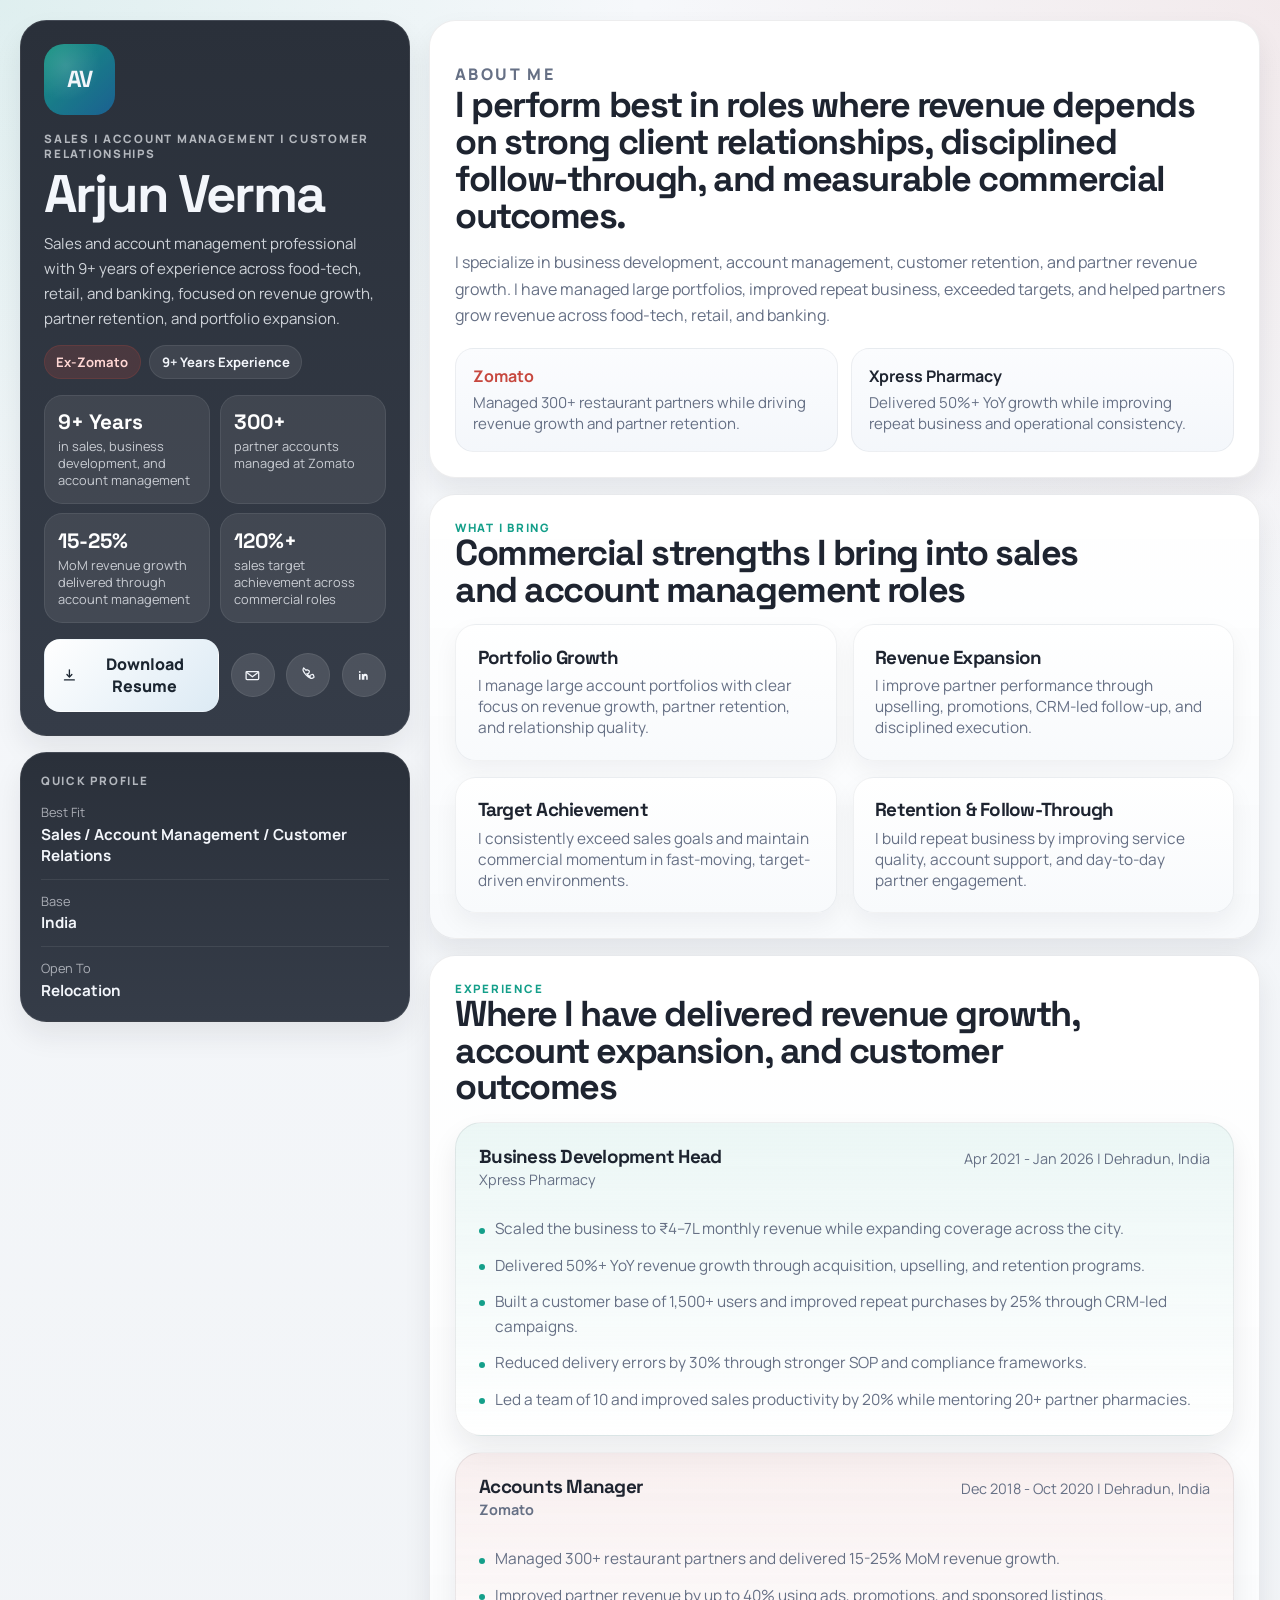
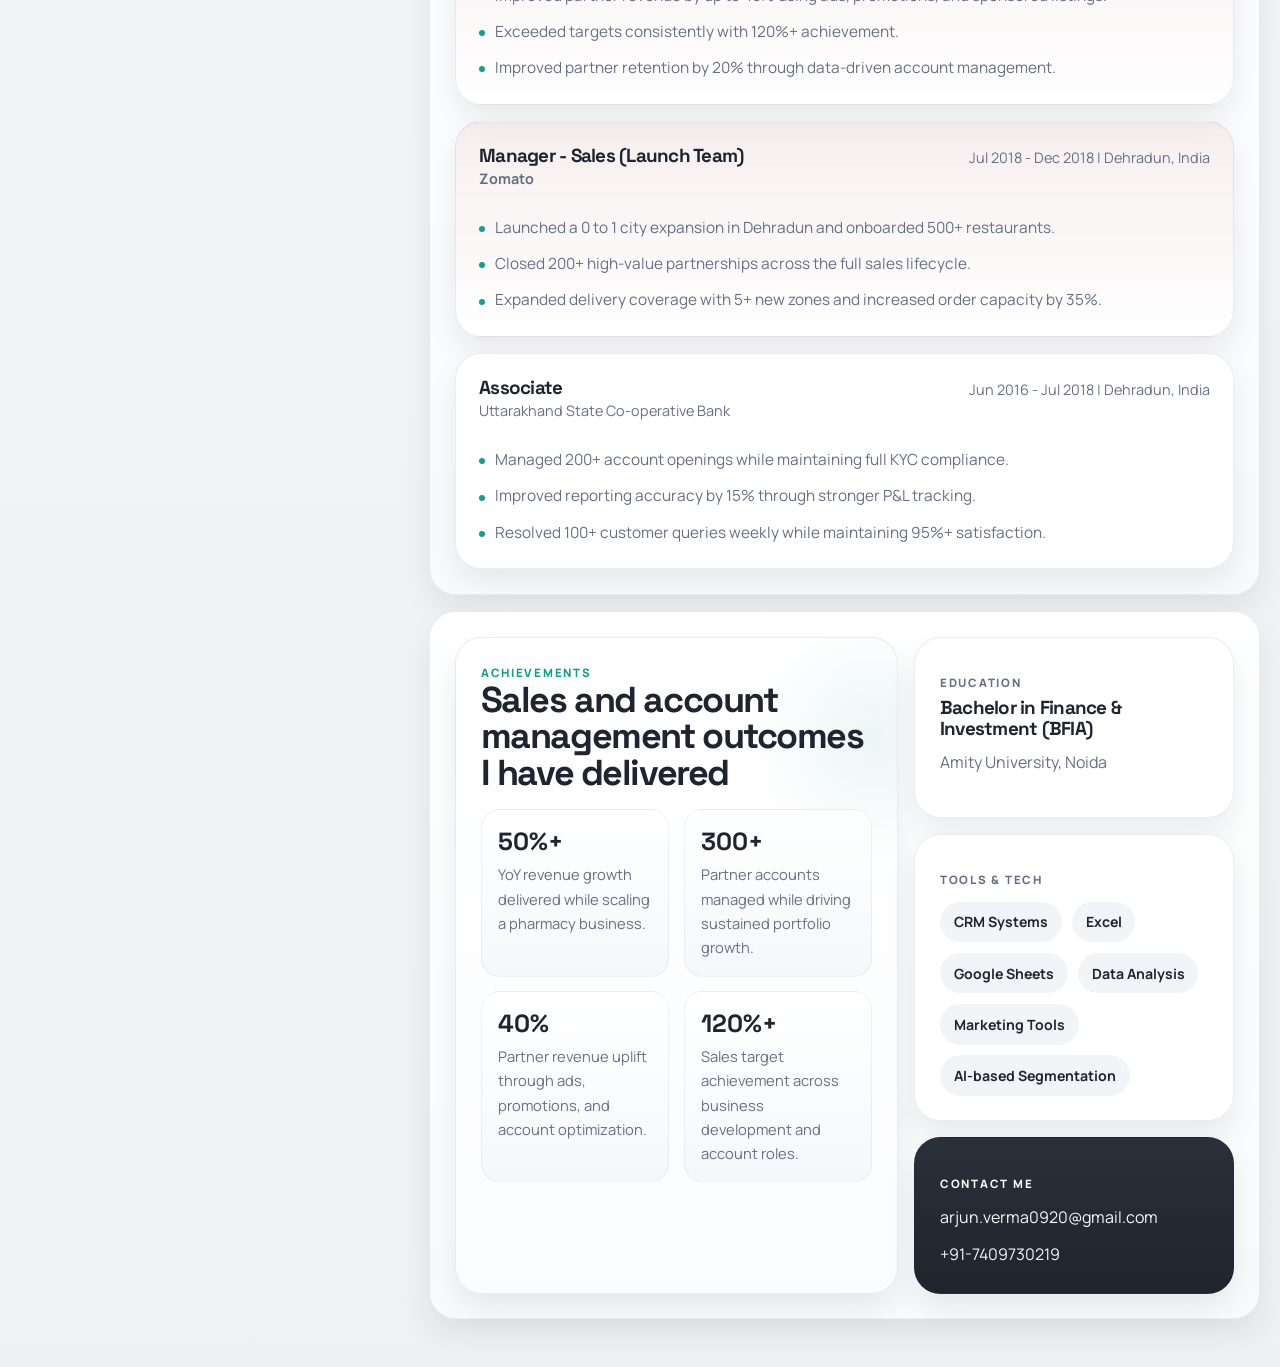
==== index.html @ b8bdc9aa "Init" ====
<!DOCTYPE html>
<html lang="en">
  <head>
    <meta charset="UTF-8" />
    <meta name="viewport" content="width=device-width, initial-scale=1.0" />
    <title>Arjun Verma | Sales, Account Management &amp; Customer Growth</title>
    <meta
      name="description"
      content="Resume website for Arjun Verma, a sales, account management, and customer growth professional with 9+ years of experience across food-tech, retail, and banking."
    />
    <meta
      property="og:title"
      content="Arjun Verma | Sales, Account Management &amp; Customer Growth"
    />
    <meta
      property="og:description"
      content="Sales and account management professional with 9+ years of experience driving partner revenue growth, retention, and portfolio expansion."
    />
    <meta property="og:type" content="website" />
    <link rel="preconnect" href="https://fonts.googleapis.com" />
    <link rel="preconnect" href="https://fonts.gstatic.com" crossorigin />
    <link
      href="https://fonts.googleapis.com/css2?family=Manrope:wght@400;500;600;700;800&amp;family=Space+Grotesk:wght@500;700&amp;display=swap"
      rel="stylesheet"
    />
    <link rel="stylesheet" href="./styles.css" />
  </head>
  <body>
    <div class="page-shell">
      <div class="app-frame reveal">
        <aside class="sidebar">
          <section class="profile-card">
            <div class="avatar-badge" aria-hidden="true">AV</div>
            <p class="eyebrow">Sales | Account Management | Customer Relationships</p>
            <h1>Arjun Verma</h1>
            <p class="sidebar-summary">
              Sales and account management professional with 9+ years of experience
              across food-tech, retail, and banking, focused on revenue growth,
              partner retention, and portfolio expansion.
            </p>

            <div class="signal-row">
              <span class="signal-pill zomato-pill">Ex-Zomato</span>
              <span class="signal-pill">9+ Years Experience</span>
            </div>

            <div class="proof-grid">
              <article class="proof-tile">
                <strong>9+ Years</strong>
                <span>in sales, business development, and account management</span>
              </article>
              <article class="proof-tile">
                <strong>300+</strong>
                <span>partner accounts managed at Zomato</span>
              </article>
              <article class="proof-tile">
                <strong>15-25%</strong>
                <span>MoM revenue growth delivered through account management</span>
              </article>
              <article class="proof-tile">
                <strong>120%+</strong>
                <span>sales target achievement across commercial roles</span>
              </article>
            </div>

            <div class="sidebar-actions">
              <a class="primary-action" href="./Arjun-Verma-Resume.pdf" download>
                <svg viewBox="0 0 24 24" aria-hidden="true">
                  <path d="M12 4v9" fill="none" stroke="currentColor" stroke-width="1.9" stroke-linecap="round"/>
                  <path d="m8.5 10.8 3.5 3.7 3.5-3.7" fill="none" stroke="currentColor" stroke-width="1.9" stroke-linecap="round" stroke-linejoin="round"/>
                  <path d="M5 18.5h14" fill="none" stroke="currentColor" stroke-width="1.9" stroke-linecap="round"/>
                </svg>
                Download Resume
              </a>
              <a class="icon-action" href="mailto:arjun.verma0920@gmail.com" aria-label="Email Me">
                <svg viewBox="0 0 24 24" aria-hidden="true">
                  <path d="M4 6.5h16a1 1 0 0 1 1 1v9a1.5 1.5 0 0 1-1.5 1.5h-15A1.5 1.5 0 0 1 3 16.5v-9a1 1 0 0 1 1-1Z" fill="none" stroke="currentColor" stroke-width="1.8" stroke-linejoin="round"/>
                  <path d="m4 8 8 6 8-6" fill="none" stroke="currentColor" stroke-width="1.8" stroke-linecap="round" stroke-linejoin="round"/>
                </svg>
                <span class="visually-hidden">Email Me</span>
              </a>
              <a class="icon-action" href="tel:+917409730219" aria-label="Call Me">
                <svg viewBox="0 0 24 24" aria-hidden="true">
                  <path d="M8.7 4.8c.3-.7 1.1-1 1.8-.7l2 .9c.7.3 1 .9.8 1.6l-.7 2.1a1.5 1.5 0 0 1-1.7 1l-1-.2a13 13 0 0 0 4.6 4.6l-.2-1a1.5 1.5 0 0 1 1-1.7l2.1-.7c.7-.2 1.4.1 1.6.8l.9 2c.3.7 0 1.5-.7 1.8l-1.4.6c-.9.4-1.9.4-2.8 0-2.2-.9-4.2-2.4-6.1-4.3-1.9-1.9-3.4-3.9-4.3-6.1-.4-.9-.4-1.9 0-2.8l.6-1.4Z" fill="none" stroke="currentColor" stroke-width="1.8" stroke-linecap="round" stroke-linejoin="round"/>
                </svg>
                <span class="visually-hidden">Call Me</span>
              </a>
              <a
                class="icon-action"
                href="https://www.linkedin.com/in/verma-arjun/"
                target="_blank"
                rel="noreferrer"
                aria-label="View My LinkedIn"
              >
                <svg viewBox="0 0 24 24" aria-hidden="true">
                  <path d="M6.8 8.3A1.3 1.3 0 1 0 6.8 5.7a1.3 1.3 0 0 0 0 2.6Z" fill="currentColor"/>
                  <path d="M5.7 10.1h2.2v8.2H5.7v-8.2Zm4 0h2.1v1.1h.1c.4-.8 1.4-1.4 2.8-1.4 3 0 3.5 2 3.5 4.5v4h-2.2v-3.6c0-.9 0-2-1.2-2s-1.4 1-1.4 1.9v3.7H9.7v-8.2Z" fill="currentColor"/>
                </svg>
                <span class="visually-hidden">View My LinkedIn</span>
              </a>
            </div>
          </section>

          <section class="sidebar-panel">
            <p class="panel-label">Quick Profile</p>
            <ul class="sidebar-list">
              <li>
                <span>Best Fit</span>
                <strong>Sales / Account Management / Customer Relations</strong>
              </li>
              <li>
                <span>Base</span>
                <strong>India</strong>
              </li>
              <li>
                <span>Open To</span>
                <strong>Relocation</strong>
              </li>
            </ul>
          </section>
        </aside>

        <main class="content-panel">
          <section class="content-card intro-card reveal">
            <p class="section-tag">About Me</p>
            <h2>I perform best in roles where revenue depends on strong client relationships, disciplined follow-through, and measurable commercial outcomes.</h2>
            <p>
              I specialize in business development, account management, customer retention,
              and partner revenue growth. I have managed large portfolios, improved repeat business,
              exceeded targets, and helped partners grow revenue across food-tech, retail, and banking.
            </p>
            <div class="highlight-band">
              <article>
                <strong class="brand-zomato">Zomato</strong>
                <span>Managed 300+ restaurant partners while driving revenue growth and partner retention.</span>
              </article>
              <article>
                <strong>Xpress Pharmacy</strong>
                <span>Delivered 50%+ YoY growth while improving repeat business and operational consistency.</span>
              </article>
            </div>
          </section>

          <section class="content-section reveal">
            <div class="section-heading">
              <p class="section-tag">What I Bring</p>
              <h2>Commercial strengths I bring into sales and account management roles</h2>
            </div>
            <div class="strength-grid">
              <article class="strength-card">
                <h3>Portfolio Growth</h3>
                <p>I manage large account portfolios with clear focus on revenue growth, partner retention, and relationship quality.</p>
              </article>
              <article class="strength-card">
                <h3>Revenue Expansion</h3>
                <p>I improve partner performance through upselling, promotions, CRM-led follow-up, and disciplined execution.</p>
              </article>
              <article class="strength-card">
                <h3>Target Achievement</h3>
                <p>I consistently exceed sales goals and maintain commercial momentum in fast-moving, target-driven environments.</p>
              </article>
              <article class="strength-card">
                <h3>Retention &amp; Follow-Through</h3>
                <p>I build repeat business by improving service quality, account support, and day-to-day partner engagement.</p>
              </article>
            </div>
          </section>

          <section class="content-section reveal">
            <div class="section-heading">
              <p class="section-tag">Experience</p>
              <h2>Where I have delivered revenue growth, account expansion, and customer outcomes</h2>
            </div>

            <div class="experience-stack">
              <article class="experience-card feature-card">
                <div class="experience-head">
                  <div>
                    <h3>Business Development Head</h3>
                    <p class="company">Xpress Pharmacy</p>
                  </div>
                  <p class="experience-meta">Apr 2021 - Jan 2026 | Dehradun, India</p>
                </div>
                <ul>
                  <li>Scaled the business to ₹4–7L monthly revenue while expanding coverage across the city.</li>
                  <li>Delivered 50%+ YoY revenue growth through acquisition, upselling, and retention programs.</li>
                  <li>Built a customer base of 1,500+ users and improved repeat purchases by 25% through CRM-led campaigns.</li>
                  <li>Reduced delivery errors by 30% through stronger SOP and compliance frameworks.</li>
                  <li>Led a team of 10 and improved sales productivity by 20% while mentoring 20+ partner pharmacies.</li>
                </ul>
              </article>

              <article class="experience-card zomato-card">
                <div class="experience-head">
                  <div>
                    <h3>Accounts Manager</h3>
                    <p class="company brand-zomato">Zomato</p>
                  </div>
                  <p class="experience-meta">Dec 2018 - Oct 2020 | Dehradun, India</p>
                </div>
                <ul>
                  <li>Managed 300+ restaurant partners and delivered 15-25% MoM revenue growth.</li>
                  <li>Improved partner revenue by up to 40% using ads, promotions, and sponsored listings.</li>
                  <li>Exceeded targets consistently with 120%+ achievement.</li>
                  <li>Improved partner retention by 20% through data-driven account management.</li>
                </ul>
              </article>

              <article class="experience-card zomato-card">
                <div class="experience-head">
                  <div>
                    <h3>Manager - Sales (Launch Team)</h3>
                    <p class="company brand-zomato">Zomato</p>
                  </div>
                  <p class="experience-meta">Jul 2018 - Dec 2018 | Dehradun, India</p>
                </div>
                <ul>
                  <li>Launched a 0 to 1 city expansion in Dehradun and onboarded 500+ restaurants.</li>
                  <li>Closed 200+ high-value partnerships across the full sales lifecycle.</li>
                  <li>Expanded delivery coverage with 5+ new zones and increased order capacity by 35%.</li>
                </ul>
              </article>

              <article class="experience-card">
                <div class="experience-head">
                  <div>
                    <h3>Associate</h3>
                    <p class="company">Uttarakhand State Co-operative Bank</p>
                  </div>
                  <p class="experience-meta">Jun 2016 - Jul 2018 | Dehradun, India</p>
                </div>
                <ul>
                  <li>Managed 200+ account openings while maintaining full KYC compliance.</li>
                  <li>Improved reporting accuracy by 15% through stronger P&amp;L tracking.</li>
                  <li>Resolved 100+ customer queries weekly while maintaining 95%+ satisfaction.</li>
                </ul>
              </article>
            </div>
          </section>

          <section class="content-section split-content reveal">
            <article class="content-card achievement-card">
              <p class="section-tag">Achievements</p>
              <h2>Sales and account management outcomes I have delivered</h2>
              <div class="achievement-grid">
                <article>
                  <strong>50%+</strong>
                  <span>YoY revenue growth delivered while scaling a pharmacy business.</span>
                </article>
                <article>
                  <strong>300+</strong>
                  <span>Partner accounts managed while driving sustained portfolio growth.</span>
                </article>
                <article>
                  <strong>40%</strong>
                  <span>Partner revenue uplift through ads, promotions, and account optimization.</span>
                </article>
                <article>
                  <strong>120%+</strong>
                  <span>Sales target achievement across business development and account roles.</span>
                </article>
              </div>
            </article>

            <div class="meta-column">
              <article class="content-card compact-card">
                <p class="section-tag">Education</p>
                <h3>Bachelor in Finance &amp; Investment (BFIA)</h3>
                <p>Amity University, Noida</p>
              </article>

              <article class="content-card compact-card">
                <p class="section-tag">Tools &amp; Tech</p>
                <div class="tools-list">
                  <span>CRM Systems</span>
                  <span>Excel</span>
                  <span>Google Sheets</span>
                  <span>Data Analysis</span>
                  <span>Marketing Tools</span>
                  <span>AI-based Segmentation</span>
                </div>
              </article>

              <article class="content-card compact-card dark-card">
                <p class="section-tag">Contact Me</p>
                <a href="mailto:arjun.verma0920@gmail.com">arjun.verma0920@gmail.com</a>
                <a href="tel:+917409730219">+91-7409730219</a>
              </article>
            </div>
          </section>
        </main>
      </div>
    </div>

    <script>
      const observer = new IntersectionObserver(
        (entries) => {
          entries.forEach((entry) => {
            if (entry.isIntersecting) {
              entry.target.classList.add("is-visible");
              observer.unobserve(entry.target);
            }
          });
        },
        { threshold: 0.12 }
      );

      document.querySelectorAll(".reveal").forEach((node, index) => {
        node.style.transitionDelay = `${index * 90}ms`;
        observer.observe(node);
      });
    </script>
  </body>
</html>
---- styles.css ----
:root {
  --bg: #eef1f4;
  --panel: #ffffff;
  --panel-soft: #f8fafc;
  --sidebar: #2a303a;
  --sidebar-soft: #353c48;
  --text: #1e2430;
  --muted: #667085;
  --line: rgba(28, 36, 48, 0.08);
  --line-strong: rgba(255, 255, 255, 0.08);
  --accent: #149f8a;
  --accent-soft: rgba(20, 159, 138, 0.12);
  --zomato: #c7483f;
  --zomato-soft: rgba(199, 72, 63, 0.1);
  --shadow: 0 28px 70px rgba(20, 28, 38, 0.12);
  --shadow-soft: 0 14px 28px rgba(20, 28, 38, 0.08);
}

* {
  box-sizing: border-box;
}

html {
  scroll-behavior: smooth;
}

body {
  margin: 0;
  min-height: 100vh;
  overflow-x: hidden;
  font-family: "Manrope", sans-serif;
  color: var(--text);
  background:
    radial-gradient(circle at top left, rgba(20, 159, 138, 0.1), transparent 20%),
    radial-gradient(circle at top right, rgba(199, 72, 63, 0.08), transparent 20%),
    linear-gradient(180deg, #f6f8fb 0%, var(--bg) 100%);
}

a {
  color: inherit;
}

.page-shell {
  width: min(1240px, calc(100% - 2rem));
  margin: 0 auto;
  padding: 1.25rem 0 3rem;
}

.reveal {
  opacity: 0;
  transform: translateY(24px);
  transition:
    opacity 650ms ease,
    transform 650ms ease;
}

.reveal.is-visible {
  opacity: 1;
  transform: translateY(0);
}

.app-frame {
  display: grid;
  grid-template-columns: 390px minmax(0, 1fr);
  gap: 1.2rem;
  align-items: start;
}

.sidebar {
  position: sticky;
  top: 1.25rem;
  display: grid;
  gap: 1rem;
}

.profile-card,
.sidebar-panel,
.content-card,
.content-section,
.experience-card {
  border-radius: 1.65rem;
  box-shadow: var(--shadow-soft);
}

.profile-card,
.sidebar-panel {
  background: linear-gradient(180deg, var(--sidebar) 0%, var(--sidebar-soft) 100%);
  color: #f3f6fb;
  border: 1px solid var(--line-strong);
}

.profile-card {
  padding: 1.45rem;
}

.avatar-badge {
  display: inline-grid;
  place-items: center;
  width: 4.4rem;
  height: 4.4rem;
  margin-bottom: 1rem;
  border-radius: 1.25rem;
  background:
    radial-gradient(circle at 30% 30%, rgba(255, 255, 255, 0.14), transparent 50%),
    linear-gradient(135deg, rgba(20, 159, 138, 0.9), rgba(21, 116, 182, 0.7));
  font-family: "Space Grotesk", sans-serif;
  font-size: 1.45rem;
  font-weight: 700;
  letter-spacing: -0.05em;
}

.eyebrow,
.section-tag,
.panel-label {
  margin: 0;
  font-size: 0.72rem;
  font-weight: 800;
  letter-spacing: 0.15em;
  text-transform: uppercase;
}

.eyebrow {
  color: rgba(243, 246, 251, 0.68);
}

h1,
h2,
h3 {
  margin: 0;
  font-family: "Space Grotesk", sans-serif;
  letter-spacing: -0.04em;
}

h1 {
  margin-top: 0.55rem;
  font-size: clamp(2.6rem, 5vw, 3.3rem);
  line-height: 0.95;
}

h2 {
  font-size: clamp(1.6rem, 3vw, 2.25rem);
  line-height: 1.02;
}

h3 {
  font-size: 1.18rem;
  line-height: 1.12;
}

.sidebar-summary,
.content-card p,
.experience-card li,
.achievement-grid span,
.compact-card a {
  line-height: 1.65;
}

.sidebar-summary {
  margin: 0.8rem 0 0;
  color: rgba(243, 246, 251, 0.82);
  font-size: 0.94rem;
}

.signal-row {
  display: flex;
  flex-wrap: wrap;
  gap: 0.55rem;
  margin-top: 0.85rem;
}

.signal-pill {
  display: inline-flex;
  align-items: center;
  min-height: 2rem;
  padding: 0.42rem 0.7rem;
  border-radius: 999px;
  background: rgba(255, 255, 255, 0.08);
  border: 1px solid rgba(255, 255, 255, 0.08);
  font-size: 0.82rem;
  font-weight: 700;
}

.zomato-pill {
  color: #ffd7d4;
  background: rgba(199, 72, 63, 0.18);
  border-color: rgba(199, 72, 63, 0.18);
}

.brand-zomato {
  color: var(--zomato);
  font-weight: 700;
}

.proof-grid {
  display: grid;
  grid-template-columns: repeat(2, minmax(0, 1fr));
  gap: 0.6rem;
  margin-top: 1rem;
}

.proof-tile {
  padding: 0.82rem;
  border-radius: 1.15rem;
  background: rgba(255, 255, 255, 0.08);
  border: 1px solid rgba(255, 255, 255, 0.08);
}

.proof-tile strong {
  display: block;
  margin-bottom: 0.2rem;
  font-family: "Space Grotesk", sans-serif;
  font-size: 1.3rem;
  color: #ffffff;
}

.proof-tile span {
  display: block;
  color: rgba(243, 246, 251, 0.76);
  font-size: 0.8rem;
  line-height: 1.35;
}

.sidebar-actions {
  display: flex;
  align-items: center;
  flex-wrap: nowrap;
  gap: 0.72rem;
  margin-top: 1rem;
}

.sidebar-actions a {
  display: inline-flex;
  align-items: center;
  justify-content: center;
  min-height: 3rem;
  padding: 0.85rem 1rem;
  border-radius: 1rem;
  text-decoration: none;
  font-weight: 800;
  background: rgba(255, 255, 255, 0.1);
  border: 1px solid rgba(255, 255, 255, 0.08);
  transition:
    transform 180ms ease,
    background-color 180ms ease,
    box-shadow 180ms ease;
}

.sidebar-actions a:hover {
  transform: translateY(-1px);
  box-shadow: 0 12px 24px rgba(0, 0, 0, 0.12);
}

.sidebar-actions .primary-action {
  background: linear-gradient(135deg, #ffffff, #dceaf4);
  color: #1b2530;
  flex: 1 1 auto;
  min-width: 0;
  padding-inline: 1rem;
  gap: 0.55rem;
  justify-content: center;
  text-align: center;
}

.sidebar-actions .primary-action svg {
  width: 1.05rem;
  height: 1.05rem;
  flex: 0 0 auto;
}

.sidebar-actions .icon-action {
  flex: 0 0 2.75rem;
  width: 2.75rem;
  min-width: 2.75rem;
  height: 2.75rem;
  min-height: 2.75rem;
  padding: 0;
  border-radius: 999px;
  background: rgba(255, 255, 255, 0.12);
}

.sidebar-actions .icon-action svg {
  width: 1.05rem;
  height: 1.05rem;
}

.visually-hidden {
  position: absolute;
  width: 1px;
  height: 1px;
  padding: 0;
  margin: -1px;
  overflow: hidden;
  clip: rect(0, 0, 0, 0);
  white-space: nowrap;
  border: 0;
}

.sidebar-panel {
  padding: 1.25rem;
}

.panel-label {
  color: rgba(243, 246, 251, 0.68);
}

.sidebar-list {
  margin: 0.95rem 0 0;
  padding: 0;
  list-style: none;
  display: grid;
  gap: 0.75rem;
}

.sidebar-list li {
  display: grid;
  gap: 0.18rem;
  padding-bottom: 0.75rem;
  border-bottom: 1px solid rgba(255, 255, 255, 0.08);
}

.sidebar-list li:last-child {
  padding-bottom: 0;
  border-bottom: 0;
}

.sidebar-list span {
  color: rgba(243, 246, 251, 0.62);
  font-size: 0.8rem;
}

.sidebar-list strong {
  font-size: 0.95rem;
  line-height: 1.4;
}

.content-panel {
  display: grid;
  gap: 1rem;
}

.content-card,
.content-section,
.experience-card {
  background: var(--panel);
  border: 1px solid var(--line);
}

.content-card {
  padding: 1.55rem;
}

.content-section {
  display: grid;
  gap: 1rem;
  padding: 1.55rem;
  background: linear-gradient(180deg, rgba(255, 255, 255, 0.96), rgba(248, 250, 252, 0.98));
}

.section-tag {
  color: var(--accent);
}

.intro-card p {
  margin-top: 0.95rem;
  color: var(--muted);
  font-size: 1rem;
}

.highlight-band {
  display: grid;
  grid-template-columns: repeat(2, minmax(0, 1fr));
  gap: 0.85rem;
  margin-top: 1.2rem;
}

.highlight-band article {
  padding: 1rem 1.05rem;
  border-radius: 1.15rem;
  background: linear-gradient(180deg, #fbfcfe, #f4f7fb);
  border: 1px solid rgba(30, 36, 48, 0.06);
}

.highlight-band strong {
  display: block;
  margin-bottom: 0.3rem;
  font-size: 1rem;
}

.highlight-band span {
  display: block;
  color: var(--muted);
  font-size: 0.94rem;
  line-height: 1.45;
}

.section-heading {
  max-width: 40rem;
}

.strength-grid {
  display: grid;
  grid-template-columns: repeat(2, minmax(0, 1fr));
  gap: 1rem;
}

.strength-card {
  padding: 1.35rem;
  border-radius: 1.3rem;
  background: linear-gradient(180deg, #ffffff, #f8fafc);
  border: 1px solid rgba(30, 36, 48, 0.06);
  box-shadow: 0 10px 24px rgba(20, 28, 38, 0.05);
}

.strength-card h3 {
  margin-bottom: 0.45rem;
}

.strength-card p {
  margin: 0;
  color: var(--muted);
  font-size: 0.96rem;
}

.experience-stack {
  display: grid;
  gap: 1rem;
}

.experience-card {
  padding: 1.45rem;
}

.feature-card {
  background: linear-gradient(180deg, rgba(20, 159, 138, 0.08), rgba(255, 255, 255, 0.98));
}

.zomato-card {
  background: linear-gradient(180deg, rgba(199, 72, 63, 0.08), rgba(255, 255, 255, 0.98));
}

.experience-head {
  display: grid;
  grid-template-columns: minmax(0, 1fr) auto;
  gap: 1rem;
  align-items: start;
  margin-bottom: 0.8rem;
}

.company,
.experience-meta {
  margin-top: 0.18rem;
  color: var(--muted);
  font-size: 0.9rem;
}

.experience-meta {
  text-align: right;
  white-space: nowrap;
}

.experience-card ul {
  margin: 0;
  padding: 0;
  list-style: none;
  display: grid;
  gap: 0.68rem;
}

.experience-card li {
  position: relative;
  padding-left: 1rem;
  color: var(--muted);
  font-size: 0.96rem;
}

.experience-card li::before {
  content: "";
  position: absolute;
  left: 0;
  top: 0.7rem;
  width: 0.38rem;
  height: 0.38rem;
  border-radius: 50%;
  background: var(--accent);
}

.split-content {
  display: grid;
  grid-template-columns: minmax(0, 1.25fr) 320px;
  gap: 1rem;
}

.achievement-card {
  background:
    radial-gradient(circle at 95% 15%, rgba(20, 159, 138, 0.08), transparent 18%),
    linear-gradient(180deg, #ffffff, #fbfcfe);
}

.achievement-grid {
  display: grid;
  grid-template-columns: repeat(2, minmax(0, 1fr));
  gap: 0.9rem;
  margin-top: 1.1rem;
}

.achievement-grid article {
  padding: 1rem;
  border-radius: 1.15rem;
  background: linear-gradient(180deg, #ffffff, #f5f8fb);
  border: 1px solid rgba(30, 36, 48, 0.06);
}

.achievement-grid strong {
  display: block;
  margin-bottom: 0.32rem;
  font-family: "Space Grotesk", sans-serif;
  font-size: 1.55rem;
}

.achievement-grid span {
  display: block;
  color: var(--muted);
  font-size: 0.92rem;
}

.meta-column {
  display: grid;
  gap: 1rem;
}

.compact-card h3 {
  margin-top: 0.3rem;
}

.compact-card p {
  margin-top: 0.65rem;
  color: var(--muted);
}

.tools-list {
  display: flex;
  flex-wrap: wrap;
  gap: 0.65rem;
  margin-top: 0.8rem;
}

.tools-list span {
  padding: 0.68rem 0.86rem;
  border-radius: 999px;
  background: #f2f5f8;
  font-size: 0.88rem;
  font-weight: 700;
}

.dark-card {
  background: linear-gradient(180deg, #2a303a, #1f252e);
  color: #f3f6fb;
}

.dark-card .section-tag,
.dark-card h3,
.dark-card a {
  color: inherit;
}

.dark-card a {
  display: block;
  margin-top: 0.7rem;
  text-decoration: none;
}

@media (max-width: 1024px) {
  .app-frame,
  .split-content,
  .strength-grid,
  .highlight-band,
  .achievement-grid {
    grid-template-columns: 1fr;
  }

  .sidebar {
    position: static;
  }
}

@media (max-width: 760px) {
  html {
    scroll-behavior: auto;
  }

  body::before {
    display: none;
  }

  .page-shell {
    width: min(100% - 0.4rem, 1240px);
    padding: 0.85rem 0 5rem;
  }

  .app-frame {
    gap: 0.85rem;
  }

  .profile-card,
  .sidebar-panel,
  .content-card,
  .content-section,
  .experience-card {
    border-radius: 1.15rem;
  }

  .profile-card,
  .sidebar-panel,
  .content-card,
  .content-section,
  .experience-card,
  .strength-card,
  .achievement-grid article,
  .proof-tile {
    backdrop-filter: none;
  }

  .profile-card {
    padding: 1.2rem;
  }

  .proof-grid {
    grid-template-columns: repeat(2, minmax(0, 1fr));
  }

  .sidebar-actions a {
    min-height: 2.8rem;
  }

  .sidebar-actions .primary-action {
    width: 100%;
  }

  .content-card,
  .content-section,
  .experience-card,
  .strength-card {
    padding: 1.25rem;
  }

  .content-section {
    gap: 0.85rem;
  }

  .section-heading {
    padding-inline: 0.25rem;
  }

  .experience-head {
    grid-template-columns: 1fr;
    gap: 0.35rem;
  }

  .experience-meta {
    text-align: left;
    white-space: normal;
  }

  .reveal,
  .reveal.is-visible {
    opacity: 1;
    transform: none;
    transition: none;
  }
}

@media (max-width: 480px) {
  .page-shell {
    width: min(100% - 0.2rem, 1240px);
    padding-bottom: 6rem;
  }

  h1 {
    font-size: 2.2rem;
  }

  h2 {
    font-size: 1.45rem;
  }

  .proof-grid,
  .achievement-grid {
    grid-template-columns: 1fr;
  }

  .content-panel {
    padding-inline: 0.6rem;
  }

  .section-heading {
    padding-inline: 0.35rem;
  }

  .signal-row,
  .tools-list {
    gap: 0.5rem;
  }

  .sidebar-actions a {
    min-height: 2.65rem;
    border-radius: 0.95rem;
    font-size: 0.9rem;
  }

  .sidebar-actions .icon-action {
    width: 2.8rem;
    min-width: 2.8rem;
    height: 2.8rem;
    min-height: 2.8rem;
  }

  .proof-tile,
  .highlight-band article,
  .achievement-grid article {
    padding: 0.85rem;
  }
}
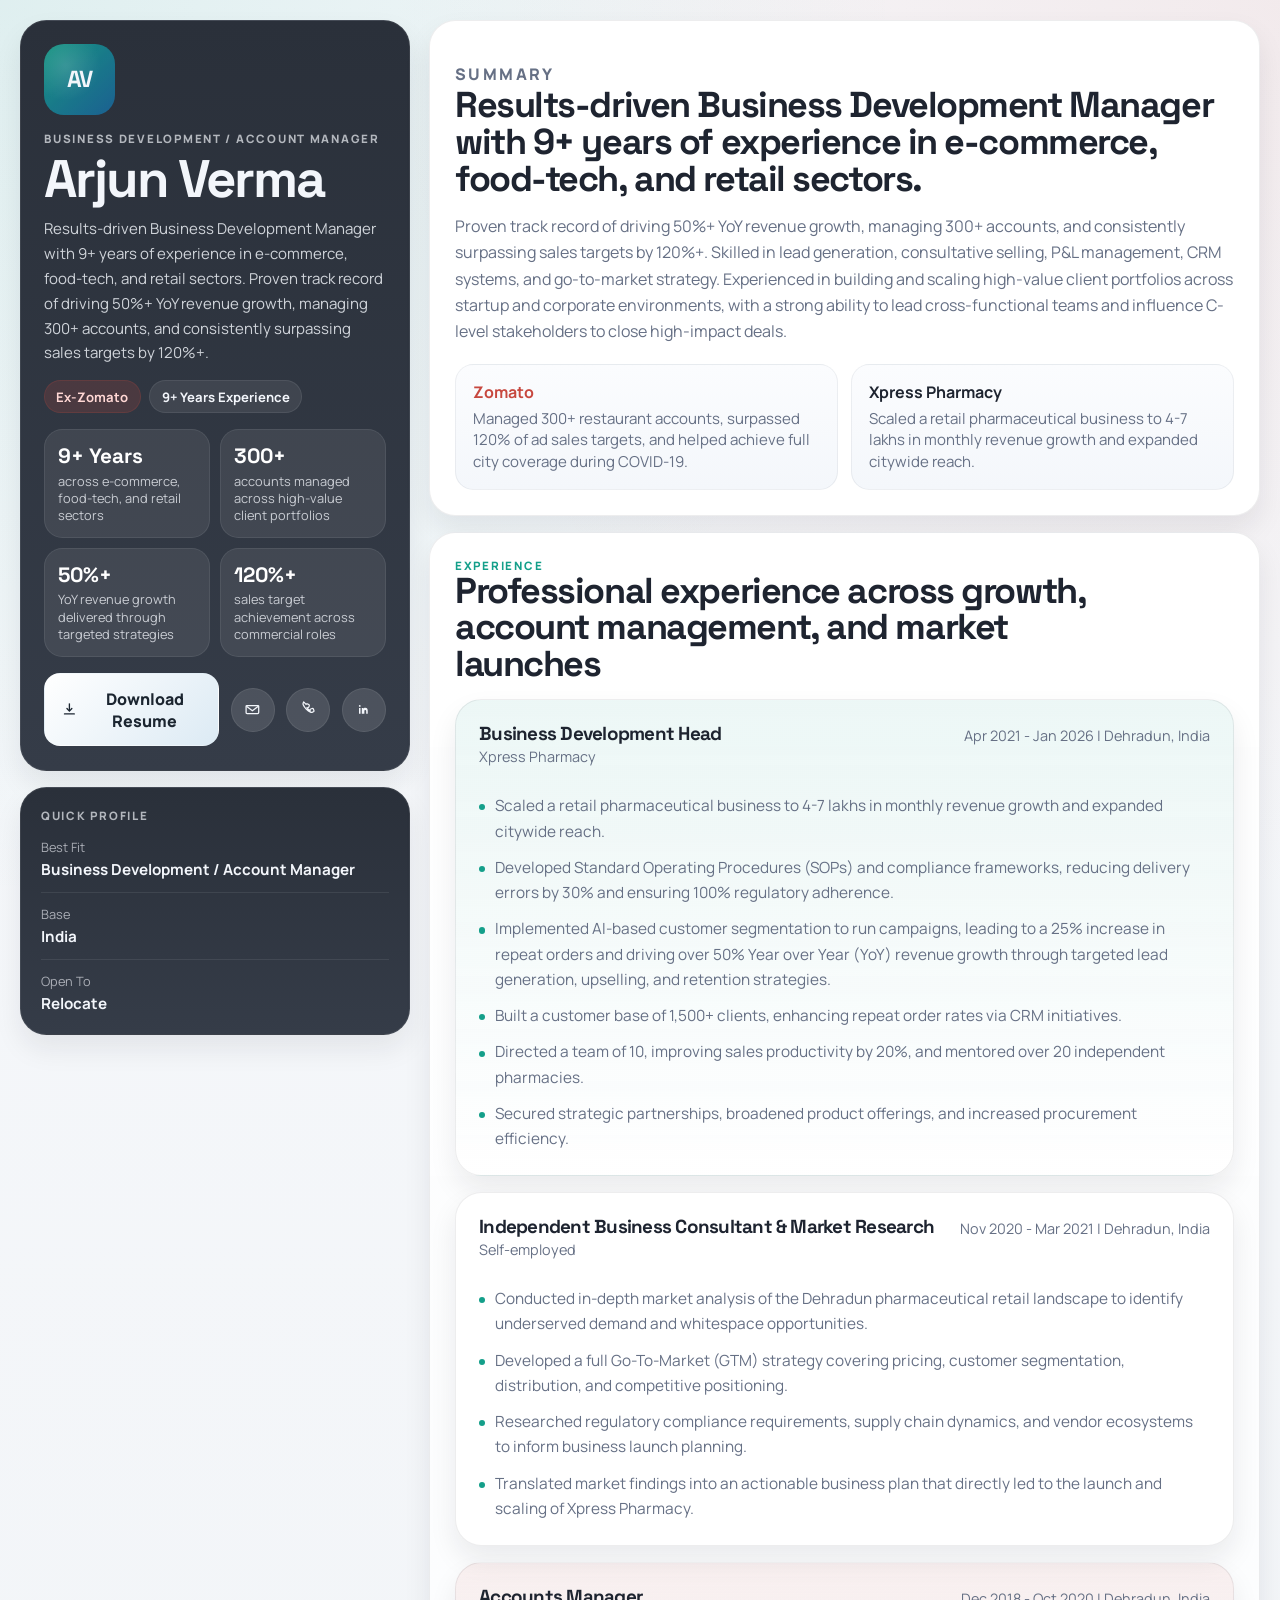
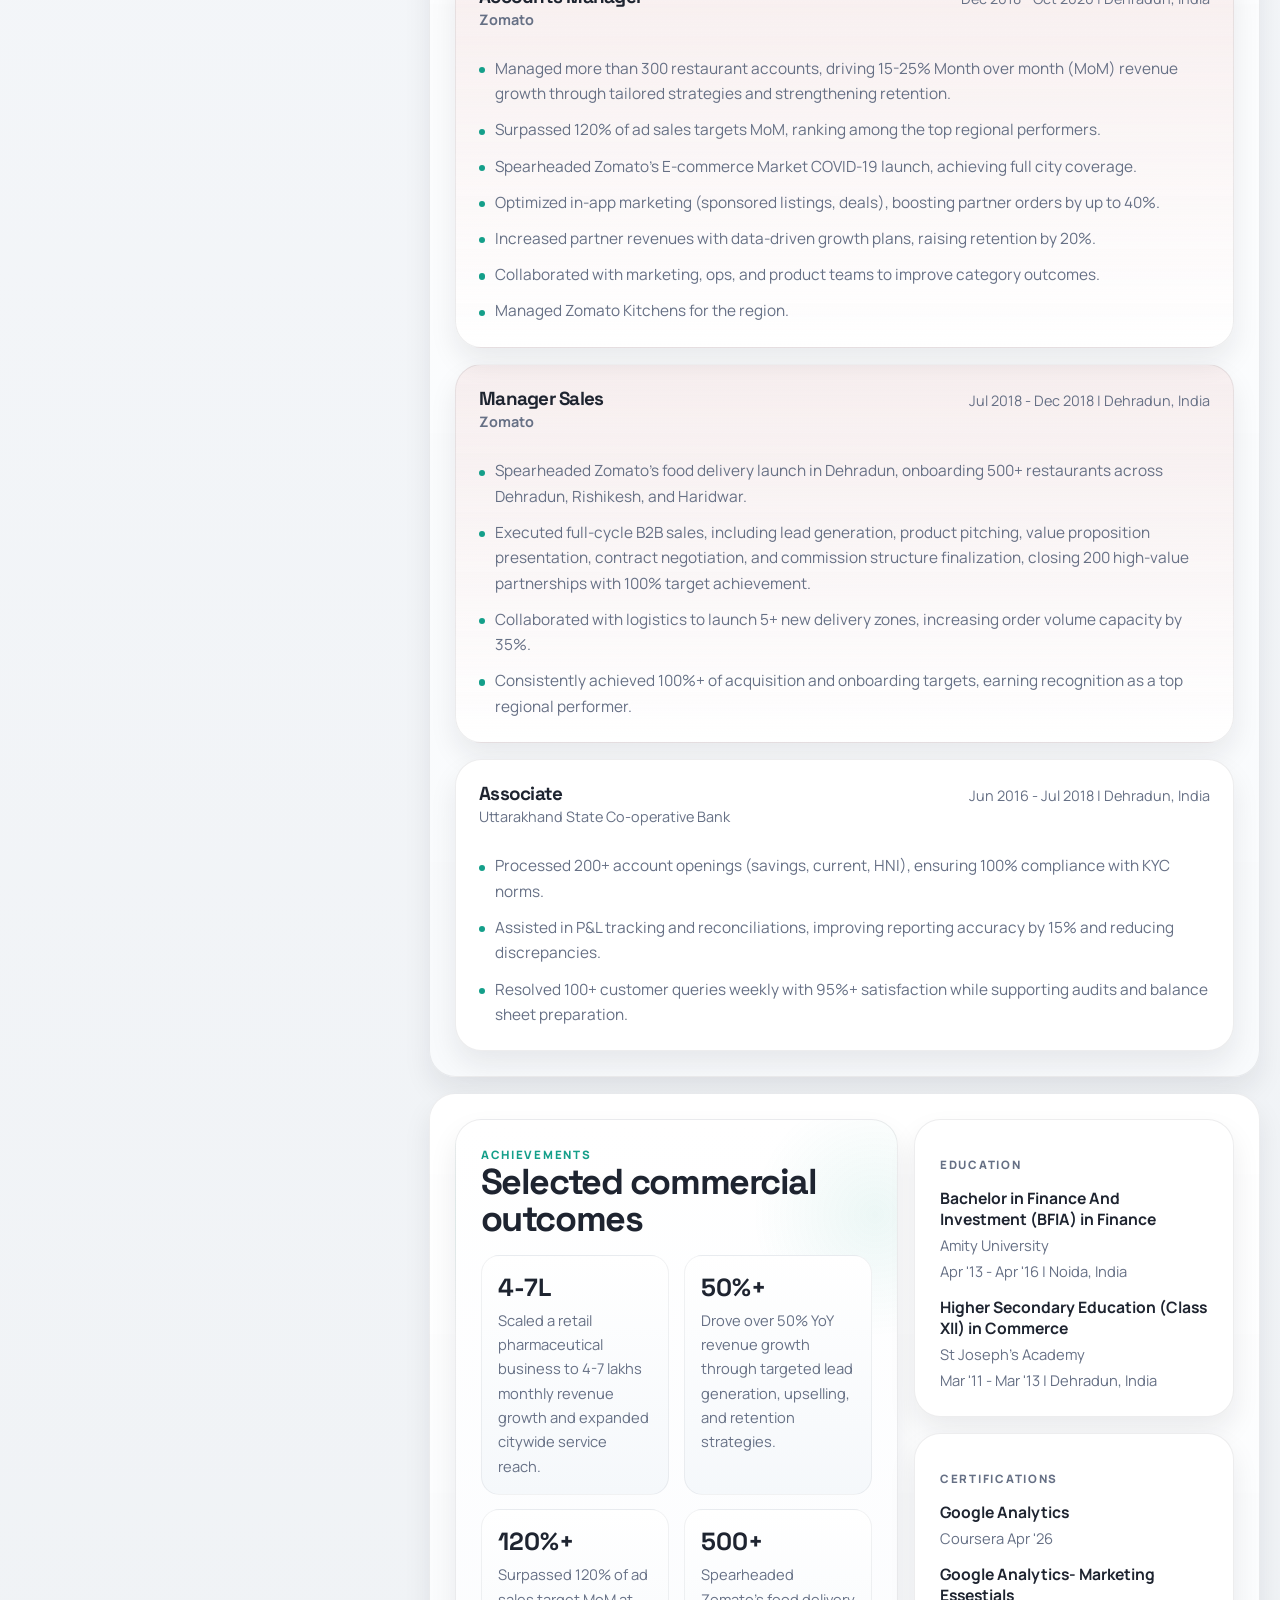
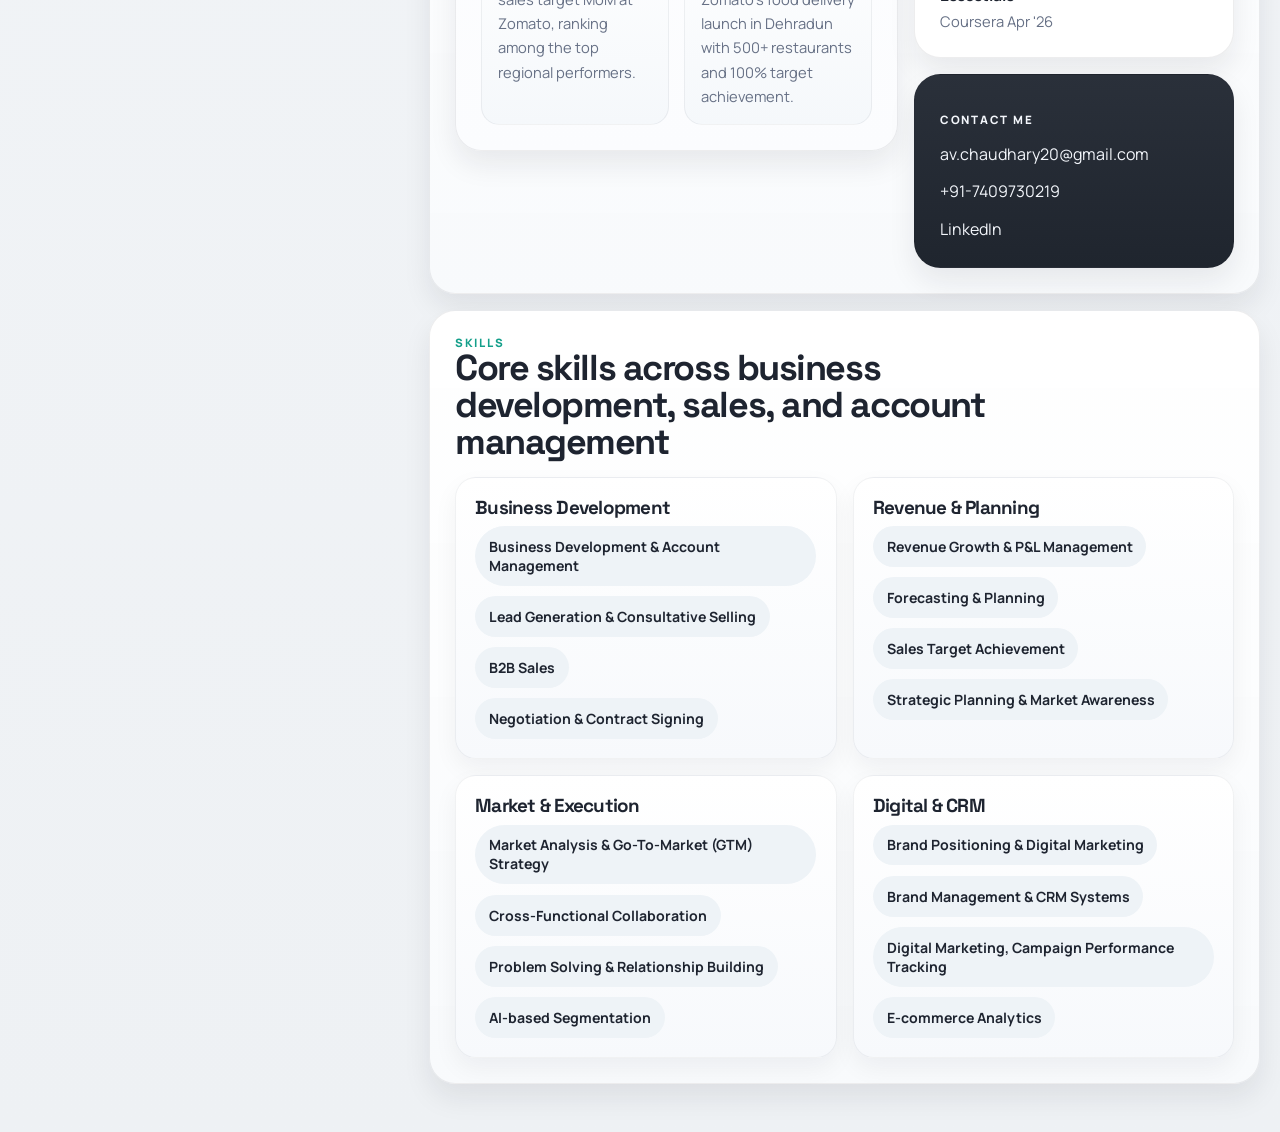
==== commit 9529f777: "Update" ====
--- a/index.html
+++ b/index.html
@@ -3,18 +3,18 @@
   <head>
     <meta charset="UTF-8" />
     <meta name="viewport" content="width=device-width, initial-scale=1.0" />
-    <title>Arjun Verma | Sales, Account Management &amp; Customer Growth</title>
+    <title>Arjun Verma | Business Development / Account Manager</title>
     <meta
       name="description"
-      content="Resume website for Arjun Verma, a sales, account management, and customer growth professional with 9+ years of experience across food-tech, retail, and banking."
+      content="Resume website for Arjun Verma, a business development and account management professional with 9+ years of experience in e-commerce, food-tech, and retail sectors."
     />
     <meta
       property="og:title"
-      content="Arjun Verma | Sales, Account Management &amp; Customer Growth"
+      content="Arjun Verma | Business Development / Account Manager"
     />
     <meta
       property="og:description"
-      content="Sales and account management professional with 9+ years of experience driving partner revenue growth, retention, and portfolio expansion."
+      content="Results-driven Business Development Manager with 9+ years of experience in e-commerce, food-tech, and retail sectors."
     />
     <meta property="og:type" content="website" />
     <link rel="preconnect" href="https://fonts.googleapis.com" />
@@ -31,12 +31,13 @@
         <aside class="sidebar">
           <section class="profile-card">
             <div class="avatar-badge" aria-hidden="true">AV</div>
-            <p class="eyebrow">Sales | Account Management | Customer Relationships</p>
+            <p class="eyebrow">Business Development / Account Manager</p>
             <h1>Arjun Verma</h1>
             <p class="sidebar-summary">
-              Sales and account management professional with 9+ years of experience
-              across food-tech, retail, and banking, focused on revenue growth,
-              partner retention, and portfolio expansion.
+              Results-driven Business Development Manager with 9+ years of
+              experience in e-commerce, food-tech, and retail sectors. Proven
+              track record of driving 50%+ YoY revenue growth, managing 300+
+              accounts, and consistently surpassing sales targets by 120%+.
             </p>
 
             <div class="signal-row">
@@ -47,15 +48,15 @@
             <div class="proof-grid">
               <article class="proof-tile">
                 <strong>9+ Years</strong>
-                <span>in sales, business development, and account management</span>
+                <span>across e-commerce, food-tech, and retail sectors</span>
               </article>
               <article class="proof-tile">
                 <strong>300+</strong>
-                <span>partner accounts managed at Zomato</span>
+                <span>accounts managed across high-value client portfolios</span>
               </article>
               <article class="proof-tile">
-                <strong>15-25%</strong>
-                <span>MoM revenue growth delivered through account management</span>
+                <strong>50%+</strong>
+                <span>YoY revenue growth delivered through targeted strategies</span>
               </article>
               <article class="proof-tile">
                 <strong>120%+</strong>
@@ -66,22 +67,22 @@
             <div class="sidebar-actions">
               <a class="primary-action" href="./Arjun-Verma-Resume.pdf" download>
                 <svg viewBox="0 0 24 24" aria-hidden="true">
-                  <path d="M12 4v9" fill="none" stroke="currentColor" stroke-width="1.9" stroke-linecap="round"/>
-                  <path d="m8.5 10.8 3.5 3.7 3.5-3.7" fill="none" stroke="currentColor" stroke-width="1.9" stroke-linecap="round" stroke-linejoin="round"/>
-                  <path d="M5 18.5h14" fill="none" stroke="currentColor" stroke-width="1.9" stroke-linecap="round"/>
+                  <path d="M12 4v9" fill="none" stroke="currentColor" stroke-width="1.9" stroke-linecap="round" />
+                  <path d="m8.5 10.8 3.5 3.7 3.5-3.7" fill="none" stroke="currentColor" stroke-width="1.9" stroke-linecap="round" stroke-linejoin="round" />
+                  <path d="M5 18.5h14" fill="none" stroke="currentColor" stroke-width="1.9" stroke-linecap="round" />
                 </svg>
                 Download Resume
               </a>
-              <a class="icon-action" href="mailto:arjun.verma0920@gmail.com" aria-label="Email Me">
+              <a class="icon-action" href="mailto:av.chaudhary20@gmail.com" aria-label="Email Me">
                 <svg viewBox="0 0 24 24" aria-hidden="true">
-                  <path d="M4 6.5h16a1 1 0 0 1 1 1v9a1.5 1.5 0 0 1-1.5 1.5h-15A1.5 1.5 0 0 1 3 16.5v-9a1 1 0 0 1 1-1Z" fill="none" stroke="currentColor" stroke-width="1.8" stroke-linejoin="round"/>
-                  <path d="m4 8 8 6 8-6" fill="none" stroke="currentColor" stroke-width="1.8" stroke-linecap="round" stroke-linejoin="round"/>
+                  <path d="M4 6.5h16a1 1 0 0 1 1 1v9a1.5 1.5 0 0 1-1.5 1.5h-15A1.5 1.5 0 0 1 3 16.5v-9a1 1 0 0 1 1-1Z" fill="none" stroke="currentColor" stroke-width="1.8" stroke-linejoin="round" />
+                  <path d="m4 8 8 6 8-6" fill="none" stroke="currentColor" stroke-width="1.8" stroke-linecap="round" stroke-linejoin="round" />
                 </svg>
                 <span class="visually-hidden">Email Me</span>
               </a>
               <a class="icon-action" href="tel:+917409730219" aria-label="Call Me">
                 <svg viewBox="0 0 24 24" aria-hidden="true">
-                  <path d="M8.7 4.8c.3-.7 1.1-1 1.8-.7l2 .9c.7.3 1 .9.8 1.6l-.7 2.1a1.5 1.5 0 0 1-1.7 1l-1-.2a13 13 0 0 0 4.6 4.6l-.2-1a1.5 1.5 0 0 1 1-1.7l2.1-.7c.7-.2 1.4.1 1.6.8l.9 2c.3.7 0 1.5-.7 1.8l-1.4.6c-.9.4-1.9.4-2.8 0-2.2-.9-4.2-2.4-6.1-4.3-1.9-1.9-3.4-3.9-4.3-6.1-.4-.9-.4-1.9 0-2.8l.6-1.4Z" fill="none" stroke="currentColor" stroke-width="1.8" stroke-linecap="round" stroke-linejoin="round"/>
+                  <path d="M8.7 4.8c.3-.7 1.1-1 1.8-.7l2 .9c.7.3 1 .9.8 1.6l-.7 2.1a1.5 1.5 0 0 1-1.7 1l-1-.2a13 13 0 0 0 4.6 4.6l-.2-1a1.5 1.5 0 0 1 1-1.7l2.1-.7c.7-.2 1.4.1 1.6.8l.9 2c.3.7 0 1.5-.7 1.8l-1.4.6c-.9.4-1.9.4-2.8 0-2.2-.9-4.2-2.4-6.1-4.3-1.9-1.9-3.4-3.9-4.3-6.1-.4-.9-.4-1.9 0-2.8l.6-1.4Z" fill="none" stroke="currentColor" stroke-width="1.8" stroke-linecap="round" stroke-linejoin="round" />
                 </svg>
                 <span class="visually-hidden">Call Me</span>
               </a>
@@ -93,8 +94,8 @@
                 aria-label="View My LinkedIn"
               >
                 <svg viewBox="0 0 24 24" aria-hidden="true">
-                  <path d="M6.8 8.3A1.3 1.3 0 1 0 6.8 5.7a1.3 1.3 0 0 0 0 2.6Z" fill="currentColor"/>
-                  <path d="M5.7 10.1h2.2v8.2H5.7v-8.2Zm4 0h2.1v1.1h.1c.4-.8 1.4-1.4 2.8-1.4 3 0 3.5 2 3.5 4.5v4h-2.2v-3.6c0-.9 0-2-1.2-2s-1.4 1-1.4 1.9v3.7H9.7v-8.2Z" fill="currentColor"/>
+                  <path d="M6.8 8.3A1.3 1.3 0 1 0 6.8 5.7a1.3 1.3 0 0 0 0 2.6Z" fill="currentColor" />
+                  <path d="M5.7 10.1h2.2v8.2H5.7v-8.2Zm4 0h2.1v1.1h.1c.4-.8 1.4-1.4 2.8-1.4 3 0 3.5 2 3.5 4.5v4h-2.2v-3.6c0-.9 0-2-1.2-2s-1.4 1-1.4 1.9v3.7H9.7v-8.2Z" fill="currentColor" />
                 </svg>
                 <span class="visually-hidden">View My LinkedIn</span>
               </a>
@@ -106,7 +107,7 @@
             <ul class="sidebar-list">
               <li>
                 <span>Best Fit</span>
-                <strong>Sales / Account Management / Customer Relations</strong>
+                <strong>Business Development / Account Manager</strong>
               </li>
               <li>
                 <span>Base</span>
@@ -114,7 +115,7 @@
               </li>
               <li>
                 <span>Open To</span>
-                <strong>Relocation</strong>
+                <strong>Relocate</strong>
               </li>
             </ul>
           </section>
@@ -122,46 +123,25 @@
 
         <main class="content-panel">
           <section class="content-card intro-card reveal">
-            <p class="section-tag">About Me</p>
-            <h2>I perform best in roles where revenue depends on strong client relationships, disciplined follow-through, and measurable commercial outcomes.</h2>
+            <p class="section-tag">Summary</p>
+            <h2>Results-driven Business Development Manager with 9+ years of experience in e-commerce, food-tech, and retail sectors.</h2>
             <p>
-              I specialize in business development, account management, customer retention,
-              and partner revenue growth. I have managed large portfolios, improved repeat business,
-              exceeded targets, and helped partners grow revenue across food-tech, retail, and banking.
+              Proven track record of driving 50%+ YoY revenue growth, managing 300+
+              accounts, and consistently surpassing sales targets by 120%+. Skilled
+              in lead generation, consultative selling, P&amp;L management, CRM
+              systems, and go-to-market strategy. Experienced in building and scaling
+              high-value client portfolios across startup and corporate environments,
+              with a strong ability to lead cross-functional teams and influence
+              C-level stakeholders to close high-impact deals.
             </p>
             <div class="highlight-band">
               <article>
                 <strong class="brand-zomato">Zomato</strong>
-                <span>Managed 300+ restaurant partners while driving revenue growth and partner retention.</span>
+                <span>Managed 300+ restaurant accounts, surpassed 120% of ad sales targets, and helped achieve full city coverage during COVID-19.</span>
               </article>
               <article>
                 <strong>Xpress Pharmacy</strong>
-                <span>Delivered 50%+ YoY growth while improving repeat business and operational consistency.</span>
-              </article>
-            </div>
-          </section>
-
-          <section class="content-section reveal">
-            <div class="section-heading">
-              <p class="section-tag">What I Bring</p>
-              <h2>Commercial strengths I bring into sales and account management roles</h2>
-            </div>
-            <div class="strength-grid">
-              <article class="strength-card">
-                <h3>Portfolio Growth</h3>
-                <p>I manage large account portfolios with clear focus on revenue growth, partner retention, and relationship quality.</p>
-              </article>
-              <article class="strength-card">
-                <h3>Revenue Expansion</h3>
-                <p>I improve partner performance through upselling, promotions, CRM-led follow-up, and disciplined execution.</p>
-              </article>
-              <article class="strength-card">
-                <h3>Target Achievement</h3>
-                <p>I consistently exceed sales goals and maintain commercial momentum in fast-moving, target-driven environments.</p>
-              </article>
-              <article class="strength-card">
-                <h3>Retention &amp; Follow-Through</h3>
-                <p>I build repeat business by improving service quality, account support, and day-to-day partner engagement.</p>
+                <span>Scaled a retail pharmaceutical business to 4-7 lakhs in monthly revenue growth and expanded citywide reach.</span>
               </article>
             </div>
           </section>
@@ -169,7 +149,7 @@
           <section class="content-section reveal">
             <div class="section-heading">
               <p class="section-tag">Experience</p>
-              <h2>Where I have delivered revenue growth, account expansion, and customer outcomes</h2>
+              <h2>Professional experience across growth, account management, and market launches</h2>
             </div>
 
             <div class="experience-stack">
@@ -182,11 +162,28 @@
                   <p class="experience-meta">Apr 2021 - Jan 2026 | Dehradun, India</p>
                 </div>
                 <ul>
-                  <li>Scaled the business to ₹4–7L monthly revenue while expanding coverage across the city.</li>
-                  <li>Delivered 50%+ YoY revenue growth through acquisition, upselling, and retention programs.</li>
-                  <li>Built a customer base of 1,500+ users and improved repeat purchases by 25% through CRM-led campaigns.</li>
-                  <li>Reduced delivery errors by 30% through stronger SOP and compliance frameworks.</li>
-                  <li>Led a team of 10 and improved sales productivity by 20% while mentoring 20+ partner pharmacies.</li>
+                  <li>Scaled a retail pharmaceutical business to 4-7 lakhs in monthly revenue growth and expanded citywide reach.</li>
+                  <li>Developed Standard Operating Procedures (SOPs) and compliance frameworks, reducing delivery errors by 30% and ensuring 100% regulatory adherence.</li>
+                  <li>Implemented AI-based customer segmentation to run campaigns, leading to a 25% increase in repeat orders and driving over 50% Year over Year (YoY) revenue growth through targeted lead generation, upselling, and retention strategies.</li>
+                  <li>Built a customer base of 1,500+ clients, enhancing repeat order rates via CRM initiatives.</li>
+                  <li>Directed a team of 10, improving sales productivity by 20%, and mentored over 20 independent pharmacies.</li>
+                  <li>Secured strategic partnerships, broadened product offerings, and increased procurement efficiency.</li>
+                </ul>
+              </article>
+
+              <article class="experience-card">
+                <div class="experience-head">
+                  <div>
+                    <h3>Independent Business Consultant &amp; Market Research</h3>
+                    <p class="company">Self-employed</p>
+                  </div>
+                  <p class="experience-meta">Nov 2020 - Mar 2021 | Dehradun, India</p>
+                </div>
+                <ul>
+                  <li>Conducted in-depth market analysis of the Dehradun pharmaceutical retail landscape to identify underserved demand and whitespace opportunities.</li>
+                  <li>Developed a full Go-To-Market (GTM) strategy covering pricing, customer segmentation, distribution, and competitive positioning.</li>
+                  <li>Researched regulatory compliance requirements, supply chain dynamics, and vendor ecosystems to inform business launch planning.</li>
+                  <li>Translated market findings into an actionable business plan that directly led to the launch and scaling of Xpress Pharmacy.</li>
                 </ul>
               </article>
 
@@ -199,25 +196,29 @@
                   <p class="experience-meta">Dec 2018 - Oct 2020 | Dehradun, India</p>
                 </div>
                 <ul>
-                  <li>Managed 300+ restaurant partners and delivered 15-25% MoM revenue growth.</li>
-                  <li>Improved partner revenue by up to 40% using ads, promotions, and sponsored listings.</li>
-                  <li>Exceeded targets consistently with 120%+ achievement.</li>
-                  <li>Improved partner retention by 20% through data-driven account management.</li>
+                  <li>Managed more than 300 restaurant accounts, driving 15-25% Month over month (MoM) revenue growth through tailored strategies and strengthening retention.</li>
+                  <li>Surpassed 120% of ad sales targets MoM, ranking among the top regional performers.</li>
+                  <li>Spearheaded Zomato's E-commerce Market COVID-19 launch, achieving full city coverage.</li>
+                  <li>Optimized in-app marketing (sponsored listings, deals), boosting partner orders by up to 40%.</li>
+                  <li>Increased partner revenues with data-driven growth plans, raising retention by 20%.</li>
+                  <li>Collaborated with marketing, ops, and product teams to improve category outcomes.</li>
+                  <li>Managed Zomato Kitchens for the region.</li>
                 </ul>
               </article>
 
               <article class="experience-card zomato-card">
                 <div class="experience-head">
                   <div>
-                    <h3>Manager - Sales (Launch Team)</h3>
+                    <h3>Manager Sales</h3>
                     <p class="company brand-zomato">Zomato</p>
                   </div>
                   <p class="experience-meta">Jul 2018 - Dec 2018 | Dehradun, India</p>
                 </div>
                 <ul>
-                  <li>Launched a 0 to 1 city expansion in Dehradun and onboarded 500+ restaurants.</li>
-                  <li>Closed 200+ high-value partnerships across the full sales lifecycle.</li>
-                  <li>Expanded delivery coverage with 5+ new zones and increased order capacity by 35%.</li>
+                  <li>Spearheaded Zomato's food delivery launch in Dehradun, onboarding 500+ restaurants across Dehradun, Rishikesh, and Haridwar.</li>
+                  <li>Executed full-cycle B2B sales, including lead generation, product pitching, value proposition presentation, contract negotiation, and commission structure finalization, closing 200 high-value partnerships with 100% target achievement.</li>
+                  <li>Collaborated with logistics to launch 5+ new delivery zones, increasing order volume capacity by 35%.</li>
+                  <li>Consistently achieved 100%+ of acquisition and onboarding targets, earning recognition as a top regional performer.</li>
                 </ul>
               </article>
 
@@ -230,9 +231,9 @@
                   <p class="experience-meta">Jun 2016 - Jul 2018 | Dehradun, India</p>
                 </div>
                 <ul>
-                  <li>Managed 200+ account openings while maintaining full KYC compliance.</li>
-                  <li>Improved reporting accuracy by 15% through stronger P&amp;L tracking.</li>
-                  <li>Resolved 100+ customer queries weekly while maintaining 95%+ satisfaction.</li>
+                  <li>Processed 200+ account openings (savings, current, HNI), ensuring 100% compliance with KYC norms.</li>
+                  <li>Assisted in P&amp;L tracking and reconciliations, improving reporting accuracy by 15% and reducing discrepancies.</li>
+                  <li>Resolved 100+ customer queries weekly with 95%+ satisfaction while supporting audits and balance sheet preparation.</li>
                 </ul>
               </article>
             </div>
@@ -241,23 +242,23 @@
           <section class="content-section split-content reveal">
             <article class="content-card achievement-card">
               <p class="section-tag">Achievements</p>
-              <h2>Sales and account management outcomes I have delivered</h2>
+              <h2>Selected commercial outcomes</h2>
               <div class="achievement-grid">
                 <article>
-                  <strong>50%+</strong>
-                  <span>YoY revenue growth delivered while scaling a pharmacy business.</span>
+                  <strong>4-7L</strong>
+                  <span>Scaled a retail pharmaceutical business to 4-7 lakhs monthly revenue growth and expanded citywide service reach.</span>
                 </article>
                 <article>
-                  <strong>300+</strong>
-                  <span>Partner accounts managed while driving sustained portfolio growth.</span>
-                </article>
-                <article>
-                  <strong>40%</strong>
-                  <span>Partner revenue uplift through ads, promotions, and account optimization.</span>
+                  <strong>50%+</strong>
+                  <span>Drove over 50% YoY revenue growth through targeted lead generation, upselling, and retention strategies.</span>
                 </article>
                 <article>
                   <strong>120%+</strong>
-                  <span>Sales target achievement across business development and account roles.</span>
+                  <span>Surpassed 120% of ad sales target MoM at Zomato, ranking among the top regional performers.</span>
+                </article>
+                <article>
+                  <strong>500+</strong>
+                  <span>Spearheaded Zomato's food delivery launch in Dehradun with 500+ restaurants and 100% target achievement.</span>
                 </article>
               </div>
             </article>
@@ -265,26 +266,84 @@
             <div class="meta-column">
               <article class="content-card compact-card">
                 <p class="section-tag">Education</p>
-                <h3>Bachelor in Finance &amp; Investment (BFIA)</h3>
-                <p>Amity University, Noida</p>
+                <div class="meta-stack">
+                  <div class="meta-item">
+                    <strong>Bachelor in Finance And Investment (BFIA) in Finance</strong>
+                    <span>Amity University</span>
+                    <span>Apr '13 - Apr '16 | Noida, India</span>
+                  </div>
+                  <div class="meta-item">
+                    <strong>Higher Secondary Education (Class XII) in Commerce</strong>
+                    <span>St Joseph's Academy</span>
+                    <span>Mar '11 - Mar '13 | Dehradun, India</span>
+                  </div>
+                </div>
               </article>
 
               <article class="content-card compact-card">
-                <p class="section-tag">Tools &amp; Tech</p>
-                <div class="tools-list">
-                  <span>CRM Systems</span>
-                  <span>Excel</span>
-                  <span>Google Sheets</span>
-                  <span>Data Analysis</span>
-                  <span>Marketing Tools</span>
-                  <span>AI-based Segmentation</span>
+                <p class="section-tag">Certifications</p>
+                <div class="meta-stack">
+                  <div class="meta-item">
+                    <strong>Google Analytics</strong>
+                    <span>Coursera Apr '26</span>
+                  </div>
+                  <div class="meta-item">
+                    <strong>Google Analytics- Marketing Essestials</strong>
+                    <span>Coursera Apr '26</span>
+                  </div>
                 </div>
               </article>
 
               <article class="content-card compact-card dark-card">
                 <p class="section-tag">Contact Me</p>
-                <a href="mailto:arjun.verma0920@gmail.com">arjun.verma0920@gmail.com</a>
+                <a href="mailto:av.chaudhary20@gmail.com">av.chaudhary20@gmail.com</a>
                 <a href="tel:+917409730219">+91-7409730219</a>
+                <a href="https://www.linkedin.com/in/verma-arjun/" target="_blank" rel="noreferrer">LinkedIn</a>
+              </article>
+            </div>
+          </section>
+
+          <section class="content-section reveal">
+            <div class="section-heading">
+              <p class="section-tag">Skills</p>
+              <h2>Core skills across business development, sales, and account management</h2>
+            </div>
+            <div class="skills-grid">
+              <article class="skill-cluster">
+                <h3>Business Development</h3>
+                <div class="tools-list">
+                  <span>Business Development &amp; Account Management</span>
+                  <span>Lead Generation &amp; Consultative Selling</span>
+                  <span>B2B Sales</span>
+                  <span>Negotiation &amp; Contract Signing</span>
+                </div>
+              </article>
+              <article class="skill-cluster">
+                <h3>Revenue &amp; Planning</h3>
+                <div class="tools-list">
+                  <span>Revenue Growth &amp; P&amp;L Management</span>
+                  <span>Forecasting &amp; Planning</span>
+                  <span>Sales Target Achievement</span>
+                  <span>Strategic Planning &amp; Market Awareness</span>
+                </div>
+              </article>
+              <article class="skill-cluster">
+                <h3>Market &amp; Execution</h3>
+                <div class="tools-list">
+                  <span>Market Analysis &amp; Go-To-Market (GTM) Strategy</span>
+                  <span>Cross-Functional Collaboration</span>
+                  <span>Problem Solving &amp; Relationship Building</span>
+                  <span>AI-based Segmentation</span>
+                </div>
+              </article>
+              <article class="skill-cluster">
+                <h3>Digital &amp; CRM</h3>
+                <div class="tools-list">
+                  <span>Brand Positioning &amp; Digital Marketing</span>
+                  <span>Brand Management &amp; CRM Systems</span>
+                  <span>Digital Marketing, Campaign Performance Tracking</span>
+                  <span>E-commerce Analytics</span>
+                </div>
               </article>
             </div>
           </section>
--- a/styles.css
+++ b/styles.css
@@ -488,6 +488,7 @@
   display: grid;
   grid-template-columns: minmax(0, 1.25fr) 320px;
   gap: 1rem;
+  align-items: start;
 }
 
 .achievement-card {
@@ -526,6 +527,7 @@
 .meta-column {
   display: grid;
   gap: 1rem;
+  align-content: start;
 }
 
 .compact-card h3 {
@@ -535,6 +537,54 @@
 .compact-card p {
   margin-top: 0.65rem;
   color: var(--muted);
+}
+
+.meta-stack {
+  display: grid;
+  gap: 0.95rem;
+  margin-top: 0.85rem;
+}
+
+.meta-item {
+  display: grid;
+  gap: 0.24rem;
+}
+
+.meta-item strong {
+  font-size: 0.98rem;
+  line-height: 1.35;
+}
+
+.meta-item span {
+  color: var(--muted);
+  font-size: 0.92rem;
+  line-height: 1.5;
+}
+
+.skills-grid {
+  display: grid;
+  grid-template-columns: repeat(2, minmax(0, 1fr));
+  gap: 1rem;
+}
+
+.skill-cluster {
+  padding: 1.2rem;
+  border-radius: 1.3rem;
+  background: linear-gradient(180deg, #ffffff, #f7f9fc);
+  border: 1px solid rgba(30, 36, 48, 0.06);
+  box-shadow: 0 10px 24px rgba(20, 28, 38, 0.05);
+}
+
+.skill-cluster h3 {
+  margin-bottom: 0.5rem;
+}
+
+.skill-cluster .tools-list {
+  margin-top: 0;
+}
+
+.skill-cluster .tools-list span {
+  background: #eef3f7;
 }
 
 .tools-list {
@@ -572,6 +622,7 @@
 @media (max-width: 1024px) {
   .app-frame,
   .split-content,
+  .skills-grid,
   .strength-grid,
   .highlight-band,
   .achievement-grid {
@@ -639,6 +690,7 @@
   .content-card,
   .content-section,
   .experience-card,
+  .skill-cluster,
   .strength-card {
     padding: 1.25rem;
   }
@@ -701,6 +753,10 @@
     gap: 0.5rem;
   }
 
+  .meta-stack {
+    gap: 0.8rem;
+  }
+
   .sidebar-actions a {
     min-height: 2.65rem;
     border-radius: 0.95rem;
